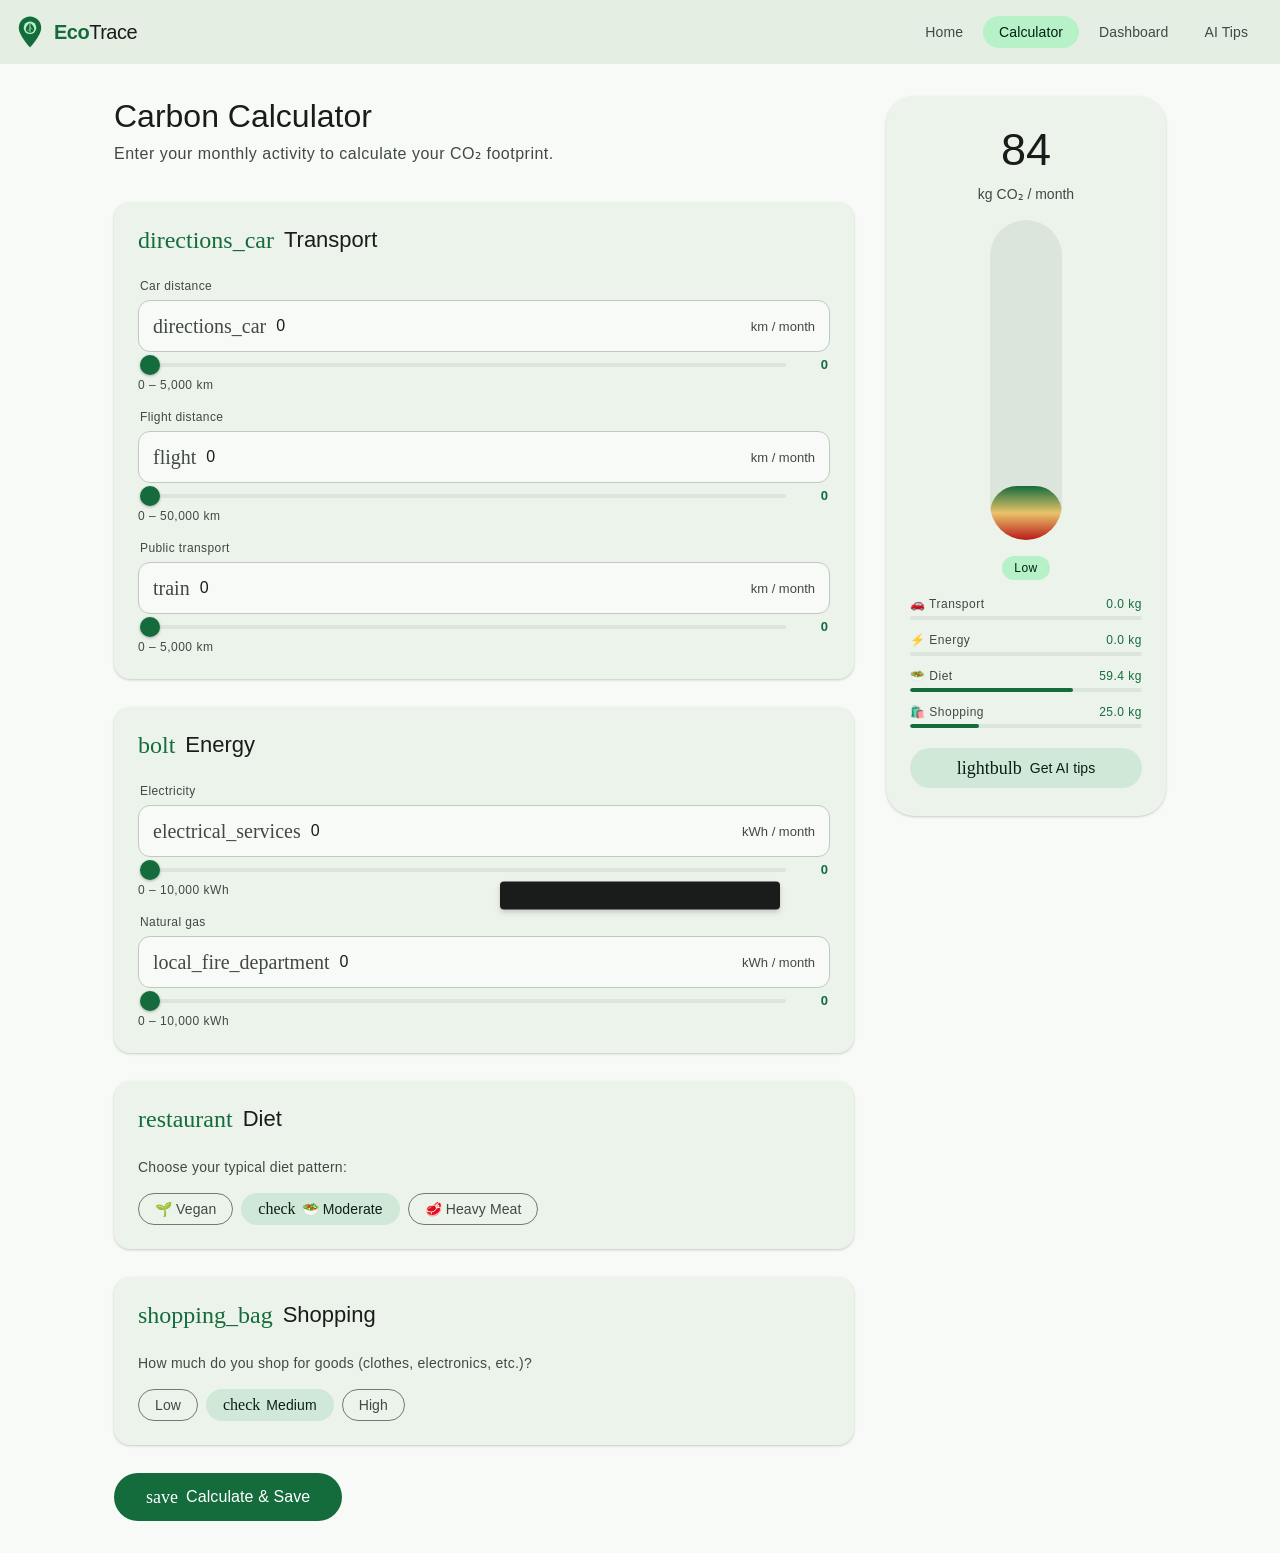
==== calculator.html @ ab5e250a "first commit" ====
<!DOCTYPE html>
<html lang="en">
<head>
  <meta charset="UTF-8">
  <meta name="viewport" content="width=device-width, initial-scale=1.0">
  <title>Carbon Calculator — EcoTrace</title>
  <meta name="description" content="Calculate your monthly carbon footprint from transport, energy, diet, and shopping. See your live CO₂ gauge update in real time.">
  <meta http-equiv="Content-Security-Policy" content="
    default-src 'self';
    script-src 'self' https://cdn.jsdelivr.net https://fonts.googleapis.com;
    style-src 'self' 'unsafe-inline' https://fonts.googleapis.com https://fonts.gstatic.com;
    connect-src https://generativelanguage.googleapis.com;
    font-src https://fonts.gstatic.com;
    img-src 'self' data:;
  ">
  <link rel="stylesheet" href="css/tokens.css">
  <link rel="stylesheet" href="css/components.css">
  <link rel="stylesheet" href="css/pages.css">
</head>
<body>
  <a href="#main" class="skip-link">Skip to main content</a>

  <header class="top-app-bar" role="banner">
    <a href="index.html" class="top-app-bar__brand" aria-label="EcoTrace home">
      <img src="assets/logo.svg" alt="" width="28" height="34" aria-hidden="true">
      <span class="top-app-bar__wordmark">Eco<span>Trace</span></span>
    </a>
    <nav class="top-app-bar__nav" aria-label="Main navigation">
      <a href="index.html">Home</a>
      <a href="calculator.html" class="active" aria-current="page">Calculator</a>
      <a href="dashboard.html">Dashboard</a>
      <a href="tips.html">AI Tips</a>
    </nav>
    <button class="hamburger" aria-label="Open menu" aria-expanded="false">
      <span class="material-symbols-outlined">menu</span>
    </button>
  </header>

  <nav class="bottom-nav" aria-label="Mobile navigation">
    <a href="index.html" class="bottom-nav__item">
      <span class="indicator"><span class="material-symbols-outlined">home</span></span>
      <span>Home</span>
    </a>
    <a href="calculator.html" class="bottom-nav__item active" aria-current="page">
      <span class="indicator"><span class="material-symbols-outlined">calculate</span></span>
      <span>Calculator</span>
    </a>
    <a href="dashboard.html" class="bottom-nav__item">
      <span class="indicator"><span class="material-symbols-outlined">insights</span></span>
      <span>Dashboard</span>
    </a>
    <a href="tips.html" class="bottom-nav__item">
      <span class="indicator"><span class="material-symbols-outlined">eco</span></span>
      <span>AI Tips</span>
    </a>
  </nav>

  <main id="main" class="page-wrap">
    <div class="calculator-layout">

      <!-- Left: Form -->
      <div class="calc-form-col">
        <div style="margin-bottom: 8px;">
          <h1 class="headline-large">Carbon Calculator</h1>
          <p class="body-large" style="color:var(--md-on-surface-variant); margin-top:6px;">
            Enter your monthly activity to calculate your CO₂ footprint.
          </p>
        </div>

        <!-- Transport -->
        <section class="calc-section" aria-labelledby="transport-heading">
          <div class="section-header">
            <span class="material-symbols-outlined" aria-hidden="true">directions_car</span>
            <h2 id="transport-heading">Transport</h2>
          </div>
          <div class="field-group">

            <!-- Car -->
            <div class="field-row">
              <div class="field-wrap">
                <label for="car-km">Car distance</label>
                <div class="input-box">
                  <span class="field-icon material-symbols-outlined" aria-hidden="true">directions_car</span>
                  <input type="number" id="car-km" name="car-km"
                    min="0" max="5000" step="1" value="0"
                    placeholder="0"
                    aria-describedby="car-km-hint">
                  <span class="input-unit">km / month</span>
                </div>
              </div>
              <div class="slider-row" aria-hidden="true">
                <input type="range" id="car-km-slider" min="0" max="2000" step="10" value="0"
                  aria-label="Car distance slider" tabindex="-1">
                <span class="slider-val" id="car-km-val">0</span>
              </div>
              <p id="car-km-hint" class="label-medium" style="color:var(--md-on-surface-variant)">0 – 5,000 km</p>
            </div>

            <!-- Flight -->
            <div class="field-row">
              <div class="field-wrap">
                <label for="flight-km">Flight distance</label>
                <div class="input-box">
                  <span class="field-icon material-symbols-outlined" aria-hidden="true">flight</span>
                  <input type="number" id="flight-km" name="flight-km"
                    min="0" max="50000" step="10" value="0"
                    placeholder="0"
                    aria-describedby="flight-km-hint">
                  <span class="input-unit">km / month</span>
                </div>
              </div>
              <div class="slider-row" aria-hidden="true">
                <input type="range" id="flight-km-slider" min="0" max="10000" step="50" value="0"
                  aria-label="Flight distance slider" tabindex="-1">
                <span class="slider-val" id="flight-km-val">0</span>
              </div>
              <p id="flight-km-hint" class="label-medium" style="color:var(--md-on-surface-variant)">0 – 50,000 km</p>
            </div>

            <!-- Public transport -->
            <div class="field-row">
              <div class="field-wrap">
                <label for="public-km">Public transport</label>
                <div class="input-box">
                  <span class="field-icon material-symbols-outlined" aria-hidden="true">train</span>
                  <input type="number" id="public-km" name="public-km"
                    min="0" max="5000" step="1" value="0"
                    placeholder="0"
                    aria-describedby="public-km-hint">
                  <span class="input-unit">km / month</span>
                </div>
              </div>
              <div class="slider-row" aria-hidden="true">
                <input type="range" id="public-km-slider" min="0" max="1000" step="10" value="0"
                  aria-label="Public transport slider" tabindex="-1">
                <span class="slider-val" id="public-km-val">0</span>
              </div>
              <p id="public-km-hint" class="label-medium" style="color:var(--md-on-surface-variant)">0 – 5,000 km</p>
            </div>

          </div>
        </section>

        <!-- Energy -->
        <section class="calc-section" aria-labelledby="energy-heading">
          <div class="section-header">
            <span class="material-symbols-outlined" aria-hidden="true">bolt</span>
            <h2 id="energy-heading">Energy</h2>
          </div>
          <div class="field-group">

            <div class="field-row">
              <div class="field-wrap">
                <label for="electricity">Electricity</label>
                <div class="input-box">
                  <span class="field-icon material-symbols-outlined" aria-hidden="true">electrical_services</span>
                  <input type="number" id="electricity" name="electricity"
                    min="0" max="10000" step="1" value="0"
                    placeholder="0"
                    aria-describedby="elec-hint">
                  <span class="input-unit">kWh / month</span>
                </div>
              </div>
              <div class="slider-row" aria-hidden="true">
                <input type="range" id="electricity-slider" min="0" max="1000" step="10" value="0"
                  aria-label="Electricity slider" tabindex="-1">
                <span class="slider-val" id="elec-val">0</span>
              </div>
              <p id="elec-hint" class="label-medium" style="color:var(--md-on-surface-variant)">0 – 10,000 kWh</p>
            </div>

            <div class="field-row">
              <div class="field-wrap">
                <label for="gas">Natural gas</label>
                <div class="input-box">
                  <span class="field-icon material-symbols-outlined" aria-hidden="true">local_fire_department</span>
                  <input type="number" id="gas" name="gas"
                    min="0" max="10000" step="1" value="0"
                    placeholder="0"
                    aria-describedby="gas-hint">
                  <span class="input-unit">kWh / month</span>
                </div>
              </div>
              <div class="slider-row" aria-hidden="true">
                <input type="range" id="gas-slider" min="0" max="1000" step="10" value="0"
                  aria-label="Gas slider" tabindex="-1">
                <span class="slider-val" id="gas-val">0</span>
              </div>
              <p id="gas-hint" class="label-medium" style="color:var(--md-on-surface-variant)">0 – 10,000 kWh</p>
            </div>

          </div>
        </section>


        <!-- Diet -->
        <section class="calc-section" aria-labelledby="diet-heading">
          <div class="section-header">
            <span class="material-symbols-outlined" aria-hidden="true">restaurant</span>
            <h2 id="diet-heading">Diet</h2>
          </div>
          <p class="body-medium" style="color:var(--md-on-surface-variant); margin-bottom:16px;">
            Choose your typical diet pattern:
          </p>
          <div class="chip-group" id="diet-chips" role="group" aria-label="Diet type">
            <button class="chip" data-value="VEGAN" role="checkbox" aria-pressed="false" aria-label="Vegan diet">
              <span class="check-icon material-symbols-outlined">check</span>
              🌱 Vegan
            </button>
            <button class="chip selected" data-value="MODERATE_MEAT" role="checkbox" aria-pressed="true" aria-label="Moderate meat diet, currently selected">
              <span class="check-icon material-symbols-outlined">check</span>
              🥗 Moderate
            </button>
            <button class="chip" data-value="HEAVY_MEAT" role="checkbox" aria-pressed="false" aria-label="Heavy meat diet">
              <span class="check-icon material-symbols-outlined">check</span>
              🥩 Heavy Meat
            </button>
          </div>
        </section>

        <!-- Shopping -->
        <section class="calc-section" aria-labelledby="shopping-heading">
          <div class="section-header">
            <span class="material-symbols-outlined" aria-hidden="true">shopping_bag</span>
            <h2 id="shopping-heading">Shopping</h2>
          </div>
          <p class="body-medium" style="color:var(--md-on-surface-variant); margin-bottom:16px;">
            How much do you shop for goods (clothes, electronics, etc.)?
          </p>
          <div class="chip-group" id="shopping-chips" role="group" aria-label="Shopping level">
            <button class="chip" data-value="LOW" role="checkbox" aria-pressed="false" aria-label="Low shopping">
              <span class="check-icon material-symbols-outlined">check</span>
              Low
            </button>
            <button class="chip selected" data-value="MEDIUM" role="checkbox" aria-pressed="true" aria-label="Medium shopping, currently selected">
              <span class="check-icon material-symbols-outlined">check</span>
              Medium
            </button>
            <button class="chip" data-value="HIGH" role="checkbox" aria-pressed="false" aria-label="High shopping">
              <span class="check-icon material-symbols-outlined">check</span>
              High
            </button>
          </div>
        </section>

        <!-- Save button -->
        <button id="save-btn" class="btn btn--filled" style="align-self:flex-start; height:48px; padding:0 32px; font-size:16px;">
          <span class="material-symbols-outlined">save</span>
          Calculate &amp; Save
        </button>

      </div><!-- /form col -->

      <!-- Right: Live Gauge -->
      <aside class="calc-gauge-col" aria-label="Live CO2 gauge">
        <div class="gauge-container">
          <div class="gauge-total" id="gauge-total" aria-live="polite" aria-atomic="true">0</div>
          <div class="gauge-unit">kg CO₂ / month</div>

          <div class="gauge-bar-wrap"
            id="gauge-bar"
            role="img"
            aria-label="CO2 gauge showing 0 kg per month">
            <div class="gauge-bar-fill" id="gauge-fill"></div>
          </div>

          <div id="gauge-badge" class="badge badge--low" aria-live="polite">Low</div>

          <!-- Category breakdown -->
          <div class="breakdown-list" aria-label="Emission breakdown by category">

            <div class="breakdown-item" data-bar="transport">
              <div class="breakdown-label">
                <span>🚗 Transport</span>
                <span class="kg">0 kg</span>
              </div>
              <div class="progress-bar" role="progressbar" aria-label="Transport emissions" aria-valuenow="0">
                <div class="progress-bar__fill"></div>
              </div>
            </div>

            <div class="breakdown-item" data-bar="energy">
              <div class="breakdown-label">
                <span>⚡ Energy</span>
                <span class="kg">0 kg</span>
              </div>
              <div class="progress-bar" role="progressbar" aria-label="Energy emissions" aria-valuenow="0">
                <div class="progress-bar__fill"></div>
              </div>
            </div>

            <div class="breakdown-item" data-bar="diet">
              <div class="breakdown-label">
                <span>🥗 Diet</span>
                <span class="kg">0 kg</span>
              </div>
              <div class="progress-bar" role="progressbar" aria-label="Diet emissions" aria-valuenow="0">
                <div class="progress-bar__fill"></div>
              </div>
            </div>

            <div class="breakdown-item" data-bar="shopping">
              <div class="breakdown-label">
                <span>🛍️ Shopping</span>
                <span class="kg">0 kg</span>
              </div>
              <div class="progress-bar" role="progressbar" aria-label="Shopping emissions" aria-valuenow="0">
                <div class="progress-bar__fill"></div>
              </div>
            </div>

          </div><!-- /breakdown -->

          <!-- Tips link -->
          <a href="tips.html" class="btn btn--tonal" style="width:100%; justify-content:center; margin-top:4px;">
            <span class="material-symbols-outlined">lightbulb</span>
            Get AI tips
          </a>
        </div>
      </aside>

    </div><!-- /layout -->
  </main>

  <!-- Snackbar -->
  <div class="snackbar" id="snackbar" role="status" aria-live="polite">
    <span class="snackbar__msg"></span>
    <button class="snackbar__action" style="display:none"></button>
  </div>

  <script type="module" src="js/ripple.js"></script>
  <script type="module" src="js/calculator.js"></script>
</body>
</html>
---- css/tokens.css ----
/* =============================================================
   EcoTrace — Material Design 3 Token System
   tokens.css
   ============================================================= */

@import url('https://fonts.googleapis.com/css2?family=Plus+Jakarta+Sans:wght@400;500;600;700&family=Roboto:wght@400;500&display=swap');
@import url('https://fonts.googleapis.com/css2?family=Material+Symbols+Outlined:opsz,wght,FILL,GRAD@24,400,0,0');

/* ── Color Tokens ─────────────────────────────────────────── */
:root {
  /* Primary — Green tonal */
  --md-primary:              #146C3C;
  --md-on-primary:           #FFFFFF;
  --md-primary-container:    #B7F1C8;
  --md-on-primary-container: #002111;

  /* Secondary */
  --md-secondary:              #4E6356;
  --md-on-secondary:           #FFFFFF;
  --md-secondary-container:    #D0E8D7;
  --md-on-secondary-container: #0B1F13;

  /* Tertiary */
  --md-tertiary:              #3B6470;
  --md-on-tertiary:           #FFFFFF;
  --md-tertiary-container:    #BEEAF7;
  --md-on-tertiary-container: #001F27;

  /* Error */
  --md-error:              #BA1A1A;
  --md-on-error:           #FFFFFF;
  --md-error-container:    #FFDAD6;
  --md-on-error-container: #410002;

  /* Surface */
  --md-background:       #F8FAF7;
  --md-surface:          #F8FAF7;
  --md-surface-variant:  #DCE5DC;
  --md-on-surface:       #191C1A;
  --md-on-surface-variant: #404943;
  --md-outline:          #707973;
  --md-outline-variant:  #C0C9C0;

  /* Elevation surfaces (tonal) */
  --md-surface-1: #ECF3EB;   /* cards */
  --md-surface-2: #E4EEE3;   /* nav, top app bar */
  --md-surface-3: #DCEADB;   /* modals */

  /* Shadows */
  --md-shadow:   0 1px 3px rgba(0,0,0,.12), 0 1px 2px rgba(0,0,0,.08);
  --md-shadow-2: 0 3px 6px rgba(0,0,0,.12), 0 2px 4px rgba(0,0,0,.08);
  --md-shadow-3: 0 8px 24px rgba(0,0,0,.12), 0 4px 8px rgba(0,0,0,.08);

  /* ── Typography ──────────────────────────────────────────── */
  --font-display: "Plus Jakarta Sans", sans-serif;
  --font-body:    "Roboto", sans-serif;

  /* ── Shape Scale ─────────────────────────────────────────── */
  --shape-none:        0px;
  --shape-extra-small: 4px;
  --shape-small:       8px;
  --shape-medium:      12px;
  --shape-large:       16px;
  --shape-extra-large: 28px;
  --shape-full:        9999px;

  /* ── Motion ──────────────────────────────────────────────── */
  --motion-standard:   cubic-bezier(0.2, 0, 0, 1);
  --motion-decelerate: cubic-bezier(0, 0, 0, 1);
  --motion-accelerate: cubic-bezier(0.3, 0, 1, 1);

  /* ── Gauge custom prop ───────────────────────────────────── */
  --gauge-pct: 0;
}

/* ── Typography utility classes ──────────────────────────── */
.display-large  { font-family: var(--font-display); font-size: 57px; line-height: 64px; letter-spacing: -0.25px; font-weight: 400; }
.display-medium { font-family: var(--font-display); font-size: 45px; line-height: 52px; letter-spacing: 0;       font-weight: 400; }
.headline-large  { font-family: var(--font-display); font-size: 32px; line-height: 40px; letter-spacing: 0;       font-weight: 400; }
.headline-medium { font-family: var(--font-display); font-size: 28px; line-height: 36px; letter-spacing: 0;       font-weight: 400; }
.title-large   { font-family: var(--font-display); font-size: 22px; line-height: 28px; letter-spacing: 0;       font-weight: 400; }
.title-medium  { font-family: var(--font-display); font-size: 16px; line-height: 24px; letter-spacing: 0.15px;  font-weight: 500; }
.body-large    { font-family: var(--font-body);    font-size: 16px; line-height: 24px; letter-spacing: 0.5px;   font-weight: 400; }
.body-medium   { font-family: var(--font-body);    font-size: 14px; line-height: 20px; letter-spacing: 0.25px;  font-weight: 400; }
.label-large   { font-family: var(--font-body);    font-size: 14px; line-height: 20px; letter-spacing: 0.1px;   font-weight: 500; }
.label-medium  { font-family: var(--font-body);    font-size: 12px; line-height: 16px; letter-spacing: 0.5px;   font-weight: 500; }

/* ── Global reset & base ─────────────────────────────────── */
*, *::before, *::after { box-sizing: border-box; margin: 0; padding: 0; }

html {
  scroll-behavior: smooth;
  -webkit-text-size-adjust: 100%;
}

body {
  font-family: var(--font-body);
  background: var(--md-background);
  color: var(--md-on-surface);
  min-height: 100vh;
  line-height: 1.5;
}

/* ── Reduced motion ──────────────────────────────────────── */
@media (prefers-reduced-motion: reduce) {
  *, *::before, *::after {
    animation-duration: 0.01ms !important;
    animation-iteration-count: 1 !important;
    transition-duration: 0.01ms !important;
  }
  html { scroll-behavior: auto; }
}
---- css/components.css ----
/* =============================================================
   EcoTrace — MD3 Components
   components.css
   ============================================================= */

/* ── Skip link ───────────────────────────────────────────── */
.skip-link {
  position: absolute;
  top: -100px;
  left: 16px;
  background: var(--md-primary);
  color: var(--md-on-primary);
  padding: 8px 16px;
  border-radius: var(--shape-small);
  font: 500 14px/20px var(--font-body);
  z-index: 9999;
  transition: top .2s;
  text-decoration: none;
}
.skip-link:focus { top: 16px; }

/* ── Top App Bar ─────────────────────────────────────────── */
.top-app-bar {
  position: fixed;
  top: 0; left: 0; right: 0;
  height: 64px;
  background: var(--md-surface-2);
  display: flex;
  align-items: center;
  padding: 0 16px;
  z-index: 200;
  transition: box-shadow .2s var(--motion-standard);
}
.top-app-bar.elevated { box-shadow: var(--md-shadow-2); }

.top-app-bar__brand {
  display: flex;
  align-items: center;
  gap: 10px;
  text-decoration: none;
  color: var(--md-on-surface);
  flex: 1;
}
.top-app-bar__wordmark {
  font-family: var(--font-display);
  font-size: 20px;
  font-weight: 600;
  letter-spacing: -0.5px;
  color: var(--md-primary);
}
.top-app-bar__wordmark span { color: var(--md-on-surface); font-weight: 400; }

.top-app-bar__nav {
  display: flex;
  align-items: center;
  gap: 4px;
}
.top-app-bar__nav a {
  text-decoration: none;
  color: var(--md-on-surface-variant);
  font: 500 14px/20px var(--font-body);
  padding: 6px 16px;
  border-radius: var(--shape-full);
  transition: background .15s, color .15s;
  letter-spacing: 0.1px;
}
.top-app-bar__nav a:hover { background: var(--md-surface-variant); color: var(--md-on-surface); }
.top-app-bar__nav a.active {
  background: var(--md-primary-container);
  color: var(--md-on-primary-container);
}

.hamburger {
  display: none;
  background: none;
  border: none;
  cursor: pointer;
  padding: 8px;
  color: var(--md-on-surface);
  border-radius: var(--shape-full);
}
.hamburger:hover { background: var(--md-surface-variant); }
.hamburger .material-symbols-outlined { font-size: 24px; }

/* ── Bottom Navigation Bar (mobile) ─────────────────────── */
.bottom-nav {
  display: none;
  position: fixed;
  bottom: 0; left: 0; right: 0;
  height: 80px;
  background: var(--md-surface-2);
  box-shadow: 0 -1px 0 var(--md-outline-variant);
  z-index: 200;
  padding: 0 8px;
  align-items: center;
  justify-content: space-around;
}
.bottom-nav__item {
  display: flex;
  flex-direction: column;
  align-items: center;
  gap: 4px;
  text-decoration: none;
  color: var(--md-on-surface-variant);
  flex: 1;
  padding: 8px 4px;
  font: 500 12px/16px var(--font-body);
  letter-spacing: 0.5px;
  border-radius: var(--shape-medium);
  transition: color .15s;
}
.bottom-nav__item .indicator {
  display: flex;
  align-items: center;
  justify-content: center;
  width: 64px;
  height: 32px;
  border-radius: var(--shape-full);
  transition: background .2s;
}
.bottom-nav__item .material-symbols-outlined { font-size: 22px; }
.bottom-nav__item.active { color: var(--md-on-surface); }
.bottom-nav__item.active .indicator { background: var(--md-secondary-container); }

@media (max-width: 768px) {
  .bottom-nav { display: flex; }
  .top-app-bar__nav { display: none; }
  .hamburger { display: flex; }
}

/* ── Cards ───────────────────────────────────────────────── */
.card {
  background: var(--md-surface-1);
  border-radius: var(--shape-large);
  box-shadow: var(--md-shadow);
  padding: 24px;
  transition: background .2s var(--motion-standard),
              box-shadow .2s var(--motion-standard),
              transform .2s var(--motion-standard);
}
.card:hover {
  background: var(--md-surface-2);
  box-shadow: var(--md-shadow-2);
  transform: translateY(-2px);
}
.card--outlined {
  background: transparent;
  border: 1px solid var(--md-outline-variant);
  box-shadow: none;
}
.card--outlined:hover { background: var(--md-surface-1); }

/* ── Buttons ─────────────────────────────────────────────── */
.btn {
  display: inline-flex;
  align-items: center;
  justify-content: center;
  gap: 8px;
  border: none;
  cursor: pointer;
  font: 500 14px/20px var(--font-body);
  letter-spacing: 0.1px;
  border-radius: var(--shape-full);
  height: 40px;
  padding: 0 24px;
  text-decoration: none;
  position: relative;
  overflow: hidden;
  transition: filter .15s, box-shadow .15s, transform .1s;
  white-space: nowrap;
  outline: none;
  -webkit-tap-highlight-color: transparent;
}
.btn:focus-visible { outline: 2px solid var(--md-primary); outline-offset: 2px; }
.btn:active { transform: scale(0.97); }
.btn .material-symbols-outlined { font-size: 18px; }

.btn--filled {
  background: var(--md-primary);
  color: var(--md-on-primary);
}
.btn--filled:hover { filter: brightness(1.1); box-shadow: var(--md-shadow); }

.btn--outlined {
  background: transparent;
  border: 1px solid var(--md-outline);
  color: var(--md-primary);
}
.btn--outlined:hover { background: color-mix(in srgb, var(--md-primary) 8%, transparent); }

.btn--text {
  background: transparent;
  color: var(--md-primary);
  padding: 0 12px;
}
.btn--text:hover { background: color-mix(in srgb, var(--md-primary) 8%, transparent); }

.btn--tonal {
  background: var(--md-secondary-container);
  color: var(--md-on-secondary-container);
}
.btn--tonal:hover { filter: brightness(1.05); }

/* FAB */
.fab {
  display: inline-flex;
  align-items: center;
  justify-content: center;
  width: 56px;
  height: 56px;
  border-radius: var(--shape-large);
  background: var(--md-primary-container);
  color: var(--md-on-primary-container);
  border: none;
  cursor: pointer;
  box-shadow: var(--md-shadow-2);
  transition: box-shadow .2s, transform .1s;
  position: relative;
  overflow: hidden;
}
.fab:hover { box-shadow: var(--md-shadow-3); transform: scale(1.05); }
.fab .material-symbols-outlined { font-size: 24px; }

/* ── Ripple ──────────────────────────────────────────────── */
.ripple {
  position: absolute;
  border-radius: 50%;
  background: rgba(255,255,255,.35);
  transform: scale(0);
  animation: ripple-anim .5s var(--motion-decelerate) forwards;
  pointer-events: none;
}
@keyframes ripple-anim {
  to { transform: scale(4); opacity: 0; }
}

/* ── Input Fields (label-above, outlined) ────────────────── */
.field-wrap {
  display: flex;
  flex-direction: column;
  gap: 6px;
}
.field-wrap > label {
  font: 500 12px/16px var(--font-body);
  letter-spacing: 0.4px;
  color: var(--md-on-surface-variant);
  padding-left: 2px;
  user-select: none;
}

/* The visible input container */
.input-box {
  display: flex;
  align-items: center;
  gap: 10px;
  height: 52px;
  padding: 0 14px;
  background: var(--md-surface);
  border: 1.5px solid var(--md-outline-variant);
  border-radius: var(--shape-medium);
  transition: border-color .15s, box-shadow .15s, background .15s;
  cursor: text;
}
.input-box:focus-within {
  border-color: var(--md-primary);
  box-shadow: 0 0 0 3px color-mix(in srgb, var(--md-primary) 12%, transparent);
  background: #fff;
}
.input-box .field-icon {
  color: var(--md-on-surface-variant);
  font-size: 20px;
  flex-shrink: 0;
  pointer-events: none;
  transition: color .15s;
}
.input-box:focus-within .field-icon { color: var(--md-primary); }

.input-box input[type="number"],
.input-box input[type="text"] {
  flex: 1;
  min-width: 0;
  border: none;
  background: transparent;
  outline: none;
  font: 400 16px/24px var(--font-body);
  color: var(--md-on-surface);
  -moz-appearance: textfield;
}
.input-box input[type="number"]::-webkit-outer-spin-button,
.input-box input[type="number"]::-webkit-inner-spin-button {
  -webkit-appearance: none;
  margin: 0;
}
/* Trailing unit label inside the box */
.input-box .input-unit {
  font: 400 13px/1 var(--font-body);
  color: var(--md-on-surface-variant);
  white-space: nowrap;
  flex-shrink: 0;
}

/* ── Chips ───────────────────────────────────────────────── */
.chip-group { display: flex; flex-wrap: wrap; gap: 8px; }
.chip {
  display: inline-flex;
  align-items: center;
  gap: 6px;
  height: 32px;
  padding: 0 16px;
  border: 1px solid var(--md-outline);
  border-radius: var(--shape-full);
  font: 500 14px/20px var(--font-body);
  letter-spacing: 0.1px;
  color: var(--md-on-surface-variant);
  cursor: pointer;
  background: transparent;
  transition: background .15s, border-color .15s, color .15s;
  white-space: nowrap;
}
.chip:hover { background: var(--md-surface-variant); }
.chip.selected {
  background: var(--md-secondary-container);
  border-color: transparent;
  color: var(--md-on-secondary-container);
}
.chip .material-symbols-outlined { font-size: 16px; }
.chip .check-icon { display: none; }
.chip.selected .check-icon { display: inline; }

/* ── Sliders ─────────────────────────────────────────────── */
.slider-wrap { position: relative; padding: 4px 0; }
input[type="range"] {
  -webkit-appearance: none;
  width: 100%;
  height: 4px;
  border-radius: var(--shape-full);
  background: var(--md-surface-variant);
  outline: none;
  cursor: pointer;
}
input[type="range"]::-webkit-slider-thumb {
  -webkit-appearance: none;
  width: 20px;
  height: 20px;
  border-radius: 50%;
  background: var(--md-primary);
  border: none;
  box-shadow: 0 1px 3px rgba(0,0,0,.3);
  transition: transform .1s;
}
input[type="range"]:hover::-webkit-slider-thumb { transform: scale(1.15); }
input[type="range"]::-moz-range-thumb {
  width: 20px;
  height: 20px;
  border-radius: 50%;
  background: var(--md-primary);
  border: none;
  cursor: pointer;
}

/* ── Linear Progress ─────────────────────────────────────── */
.progress-bar {
  height: 4px;
  border-radius: var(--shape-full);
  background: var(--md-surface-variant);
  overflow: hidden;
}
.progress-bar__fill {
  height: 100%;
  border-radius: var(--shape-full);
  background: var(--md-primary);
  width: 0%;
  transition: width .6s var(--motion-decelerate);
}

/* ── Snackbar ────────────────────────────────────────────── */
.snackbar {
  position: fixed;
  bottom: 24px;
  left: 50%;
  transform: translateX(-50%) translateY(120%);
  background: var(--md-on-surface);
  color: var(--md-surface);
  border-radius: var(--shape-extra-small);
  padding: 14px 16px;
  font: 400 14px/20px var(--font-body);
  display: flex;
  align-items: center;
  gap: 8px;
  z-index: 1000;
  min-width: 280px;
  max-width: 480px;
  box-shadow: var(--md-shadow-2);
  transition: transform .3s var(--motion-decelerate);
  pointer-events: none;
}
.snackbar.visible {
  transform: translateX(-50%) translateY(0);
  pointer-events: auto;
}
.snackbar__action {
  margin-left: auto;
  background: none;
  border: none;
  color: var(--md-primary-container);
  font: 500 14px/20px var(--font-body);
  cursor: pointer;
  padding: 4px 8px;
  border-radius: var(--shape-small);
  white-space: nowrap;
}
@media (max-width: 768px) {
  .snackbar { bottom: 96px; }
}

/* ── Badges ──────────────────────────────────────────────── */
.badge {
  display: inline-flex;
  align-items: center;
  padding: 4px 12px;
  border-radius: var(--shape-full);
  font: 500 12px/16px var(--font-body);
  letter-spacing: 0.5px;
  gap: 4px;
}
.badge--low {
  background: var(--md-primary-container);
  color: var(--md-on-primary-container);
}
.badge--medium {
  background: #FFF0C2;
  color: #4A3800;
}
.badge--high {
  background: var(--md-error-container);
  color: var(--md-on-error-container);
}

/* ── Skeleton shimmer ────────────────────────────────────── */
@keyframes shimmer {
  0%   { background-position: -400px 0; }
  100% { background-position: 400px 0; }
}
.skeleton {
  background: linear-gradient(90deg,
    var(--md-surface-variant) 25%,
    var(--md-surface-2) 50%,
    var(--md-surface-variant) 75%
  );
  background-size: 800px 100%;
  animation: shimmer 1.4s infinite;
  border-radius: var(--shape-small);
}
.skeleton-card {
  background: var(--md-surface-1);
  border-radius: var(--shape-large);
  padding: 24px;
  box-shadow: var(--md-shadow);
}
.skeleton-line { height: 14px; margin-bottom: 10px; }
.skeleton-line--lg { height: 20px; }
.skeleton-line--sm { height: 10px; width: 60%; }
.skeleton-icon { width: 40px; height: 40px; border-radius: 50%; margin-bottom: 16px; }

/* ── Divider ─────────────────────────────────────────────── */
.divider { height: 1px; background: var(--md-outline-variant); margin: 0; }

/* ── Icon button ─────────────────────────────────────────── */
.icon-btn {
  display: inline-flex;
  align-items: center;
  justify-content: center;
  width: 40px; height: 40px;
  border-radius: var(--shape-full);
  border: none;
  background: transparent;
  color: var(--md-on-surface-variant);
  cursor: pointer;
  transition: background .15s, color .15s;
  position: relative;
  overflow: hidden;
}
.icon-btn:hover { background: var(--md-surface-variant); color: var(--md-on-surface); }
.icon-btn:focus-visible { outline: 2px solid var(--md-primary); outline-offset: 2px; }
.icon-btn.danger:hover { background: var(--md-error-container); color: var(--md-error); }
.icon-btn .material-symbols-outlined { font-size: 20px; }

/* ── Section header ─────────────────────────────────────── */
.section-header {
  display: flex;
  align-items: center;
  gap: 10px;
  margin-bottom: 20px;
  color: var(--md-on-surface);
}
.section-header .material-symbols-outlined {
  font-size: 24px;
  color: var(--md-primary);
}
.section-header h2 {
  font: 400 22px/28px var(--font-display);
}

/* ── Stat block ──────────────────────────────────────────── */
.stat-block {
  display: flex;
  flex-direction: column;
  gap: 4px;
}
.stat-value {
  font: 400 45px/52px var(--font-display);
  color: var(--md-primary);
}
.stat-label {
  font: 400 14px/20px var(--font-body);
  color: var(--md-on-surface-variant);
  letter-spacing: 0.25px;
}

/* ── Focus ring global ──────────────────────────────────── */
:focus-visible {
  outline: 2px solid var(--md-primary);
  outline-offset: 2px;
}
---- css/pages.css ----
/* =============================================================
   EcoTrace — Page-specific Layout Styles
   pages.css
   ============================================================= */

/* ── Shared page wrapper ─────────────────────────────────── */
.page-wrap {
  padding-top: 64px; /* top app bar height */
  min-height: 100vh;
}
@media (max-width: 768px) {
  .page-wrap { padding-bottom: 80px; } /* bottom nav height */
}

/* ─────────────────────────────────────────────────────────── */
/* INDEX — Landing Page                                        */
/* ─────────────────────────────────────────────────────────── */
.hero {
  display: flex;
  flex-direction: column;
  align-items: center;
  text-align: center;
  padding: 80px 24px 64px;
  max-width: 800px;
  margin: 0 auto;
  gap: 24px;
}
.hero__eyebrow {
  display: inline-flex;
  align-items: center;
  gap: 6px;
  background: var(--md-primary-container);
  color: var(--md-on-primary-container);
  padding: 4px 14px;
  border-radius: var(--shape-full);
  font: 500 12px/16px var(--font-body);
  letter-spacing: 0.5px;
}
.hero h1 {
  font: 400 57px/64px var(--font-display);
  letter-spacing: -0.25px;
  color: var(--md-on-surface);
}
.hero h1 em {
  font-style: normal;
  color: var(--md-primary);
}
.hero__sub {
  font: 400 20px/28px var(--font-body);
  color: var(--md-on-surface-variant);
  max-width: 560px;
}
.hero__cta {
  display: flex;
  gap: 12px;
  flex-wrap: wrap;
  justify-content: center;
  margin-top: 8px;
}
.hero__cta .btn { height: 48px; padding: 0 32px; font-size: 16px; }

/* Features section */
.features-section {
  padding: 0 24px 64px;
}
.features-section h2 {
  text-align: center;
  font: 400 32px/40px var(--font-display);
  margin-bottom: 40px;
  color: var(--md-on-surface);
}
.features-grid {
  display: grid;
  grid-template-columns: repeat(3, 1fr);
  gap: 20px;
  max-width: 1000px;
  margin: 0 auto;
}
.feature-card {
  text-align: center;
  padding: 36px 24px;
}
.feature-card__icon {
  width: 64px;
  height: 64px;
  border-radius: var(--shape-large);
  background: var(--md-primary-container);
  display: flex;
  align-items: center;
  justify-content: center;
  margin: 0 auto 20px;
}
.feature-card__icon .material-symbols-outlined {
  font-size: 32px;
  color: var(--md-on-primary-container);
}
.feature-card h3 { font: 500 22px/28px var(--font-display); margin-bottom: 8px; }
.feature-card p  { font: 400 14px/20px var(--font-body); color: var(--md-on-surface-variant); }

/* Stats comparison */
.stats-section {
  background: var(--md-primary);
  color: var(--md-on-primary);
  padding: 64px 24px;
  text-align: center;
}
.stats-section h2 { font: 400 32px/40px var(--font-display); margin-bottom: 40px; }
.stats-grid {
  display: grid;
  grid-template-columns: 1fr auto 1fr;
  gap: 24px;
  max-width: 700px;
  margin: 0 auto;
  align-items: center;
}
.stat-col .num {
  font: 400 57px/64px var(--font-display);
  letter-spacing: -0.25px;
}
.stat-col .lbl { font: 400 16px/24px var(--font-body); opacity: .85; margin-top: 4px; }
.stats-vs {
  font: 700 24px/1 var(--font-display);
  opacity: .6;
  background: rgba(255,255,255,.15);
  border-radius: 50%;
  width: 56px;
  height: 56px;
  display: flex;
  align-items: center;
  justify-content: center;
}

/* Footer */
.site-footer {
  text-align: center;
  padding: 32px 24px;
  color: var(--md-on-surface-variant);
  font: 400 14px/20px var(--font-body);
  border-top: 1px solid var(--md-outline-variant);
}
.site-footer a {
  color: var(--md-primary);
  text-decoration: none;
}
.site-footer a:hover { text-decoration: underline; }

/* ─────────────────────────────────────────────────────────── */
/* CALCULATOR PAGE                                             */
/* ─────────────────────────────────────────────────────────── */
.calculator-layout {
  display: grid;
  grid-template-columns: 1fr 280px;
  gap: 32px;
  max-width: 1100px;
  margin: 0 auto;
  padding: 32px 24px;
  align-items: start;
}
.calc-form-col { display: flex; flex-direction: column; gap: 28px; }
.calc-gauge-col {
  position: sticky;
  top: 80px;
  display: flex;
  flex-direction: column;
  align-items: center;
  gap: 20px;
}

/* Form section card */
.calc-section {
  background: var(--md-surface-1);
  border-radius: var(--shape-large);
  padding: 24px;
  box-shadow: var(--md-shadow);
}
.calc-section .section-header { margin-bottom: 24px; }
.field-group { display: flex; flex-direction: column; gap: 16px; }
.field-row {
  display: flex;
  flex-direction: column;
  gap: 6px;
}
.field-row .slider-row {
  display: flex;
  align-items: center;
  gap: 10px;
  padding: 0 2px;
}
.field-row .slider-row input[type="range"] { flex: 1; }
.slider-val {
  font: 600 13px/1 var(--font-body);
  color: var(--md-primary);
  min-width: 32px;
  text-align: right;
}

/* Gauge */
.gauge-container {
  display: flex;
  flex-direction: column;
  align-items: center;
  gap: 16px;
  background: var(--md-surface-1);
  border-radius: var(--shape-extra-large);
  padding: 28px 24px;
  box-shadow: var(--md-shadow);
  width: 100%;
}
.gauge-total {
  font: 400 45px/52px var(--font-display);
  color: var(--md-on-surface);
  text-align: center;
  transition: color .3s;
}
.gauge-unit { font: 400 14px/20px var(--font-body); color: var(--md-on-surface-variant); text-align: center; margin-top: -8px; }
.gauge-bar-wrap {
  width: 72px;
  height: 320px;
  border-radius: var(--shape-full);
  background: var(--md-surface-variant);
  position: relative;
  overflow: hidden;
  flex-shrink: 0;
}
.gauge-bar-fill {
  position: absolute;
  bottom: 0;
  left: 0;
  right: 0;
  border-radius: var(--shape-full);
  background: linear-gradient(to top,
    var(--md-error) 0%,
    #E9C46A 50%,
    var(--md-primary) 100%
  );
  transition: height .4s var(--motion-decelerate);
  height: 0%;
}

/* Category breakdown */
.breakdown-list { display: flex; flex-direction: column; gap: 12px; width: 100%; }
.breakdown-item { display: flex; flex-direction: column; gap: 4px; }
.breakdown-label {
  display: flex;
  justify-content: space-between;
  font: 500 12px/16px var(--font-body);
  color: var(--md-on-surface-variant);
  letter-spacing: 0.5px;
}
.breakdown-label .kg { color: var(--md-primary); }

/* ─────────────────────────────────────────────────────────── */
/* DASHBOARD PAGE                                              */
/* ─────────────────────────────────────────────────────────── */
.dashboard-wrap { max-width: 1100px; margin: 0 auto; padding: 32px 24px; }
.dashboard-title { margin-bottom: 32px; }

.stats-row {
  display: grid;
  grid-template-columns: repeat(3, 1fr);
  gap: 16px;
  margin-bottom: 32px;
}
.stat-card { text-align: center; }
.stat-card .label { font: 500 12px/16px var(--font-body); letter-spacing: 0.5px; color: var(--md-on-surface-variant); margin-bottom: 8px; text-transform: uppercase; }
.stat-card .value { font: 400 32px/40px var(--font-display); color: var(--md-primary); }
.stat-card .delta { font: 400 14px/20px var(--font-body); margin-top: 4px; }
.delta--up   { color: var(--md-error); }
.delta--down { color: var(--md-primary); }
.delta--neutral { color: var(--md-on-surface-variant); }

.charts-grid {
  display: grid;
  grid-template-columns: 2fr 1fr;
  gap: 20px;
  margin-bottom: 32px;
}
.chart-card {
  background: var(--md-surface-1);
  border-radius: var(--shape-large);
  padding: 24px;
  box-shadow: var(--md-shadow);
}
.chart-card h3 { font: 500 16px/24px var(--font-display); margin-bottom: 16px; color: var(--md-on-surface); }

/* History table */
.history-section { margin-bottom: 32px; }
.history-section h3 { font: 500 22px/28px var(--font-display); margin-bottom: 16px; }
.history-table {
  width: 100%;
  border-collapse: collapse;
  font: 400 14px/20px var(--font-body);
}
.history-table th {
  font: 500 12px/16px var(--font-body);
  letter-spacing: 0.5px;
  text-transform: uppercase;
  color: var(--md-on-surface-variant);
  text-align: left;
  padding: 12px 16px;
  border-bottom: 1px solid var(--md-outline-variant);
}
.history-table td {
  padding: 12px 16px;
  color: var(--md-on-surface);
  vertical-align: middle;
}
.history-table tr:nth-child(even) td { background: var(--md-surface-1); }
.history-table tr:last-child td { border-bottom: none; }

/* Empty state */
.empty-state {
  text-align: center;
  padding: 80px 24px;
  display: flex;
  flex-direction: column;
  align-items: center;
  gap: 16px;
}
.empty-leaf {
  width: 80px;
  height: 80px;
  background: var(--md-primary-container);
  border-radius: 50% 50% 50% 0;
  transform: rotate(-45deg);
  position: relative;
}
.empty-leaf::after {
  content: '';
  position: absolute;
  inset: 16px;
  background: var(--md-background);
  border-radius: 50% 50% 50% 0;
}
.empty-state h3 { font: 400 28px/36px var(--font-display); color: var(--md-on-surface); }
.empty-state p  { font: 400 16px/24px var(--font-body); color: var(--md-on-surface-variant); max-width: 300px; }

/* ─────────────────────────────────────────────────────────── */
/* TIPS PAGE                                                   */
/* ─────────────────────────────────────────────────────────── */
.tips-wrap { max-width: 900px; margin: 0 auto; padding: 32px 24px; }
.tips-header { display: flex; align-items: flex-start; justify-content: space-between; flex-wrap: wrap; gap: 16px; margin-bottom: 32px; }
.tips-header-left { display: flex; flex-direction: column; gap: 12px; }
.gemini-badge {
  display: inline-flex;
  align-items: center;
  gap: 6px;
  border: 1.5px solid var(--md-outline-variant);
  border-radius: var(--shape-full);
  padding: 4px 14px;
  font: 500 12px/16px var(--font-body);
  letter-spacing: 0.5px;
}
.gemini-badge .g-text {
  background: linear-gradient(135deg, #4285F4, #EA4335, #FBBC04, #34A853);
  -webkit-background-clip: text;
  background-clip: text;
  -webkit-text-fill-color: transparent;
}
.tips-grid { display: flex; flex-direction: column; gap: 16px; }
.tip-card { display: flex; flex-direction: column; gap: 12px; }
.tip-card__top { display: flex; align-items: center; gap: 12px; }
.tip-icon {
  width: 44px;
  height: 44px;
  border-radius: var(--shape-medium);
  background: var(--md-secondary-container);
  display: flex;
  align-items: center;
  justify-content: center;
  flex-shrink: 0;
}
.tip-icon .material-symbols-outlined { font-size: 22px; color: var(--md-on-secondary-container); }
.tip-card__title { font: 500 16px/24px var(--font-display); }
.tip-card__body  { font: 400 16px/24px var(--font-body); color: var(--md-on-surface-variant); }
.tip-card__footer { display: flex; justify-content: flex-end; }

/* Error card */
.error-card {
  display: flex;
  flex-direction: column;
  align-items: center;
  gap: 16px;
  padding: 40px;
  text-align: center;
}
.error-card .material-symbols-outlined { font-size: 40px; color: var(--md-error); }
.error-card p { color: var(--md-on-surface-variant); }

/* ─────────────────────────────────────────────────────────── */
/* Responsive                                                  */
/* ─────────────────────────────────────────────────────────── */
@media (max-width: 900px) {
  .charts-grid { grid-template-columns: 1fr; }
  .features-grid { grid-template-columns: 1fr; gap: 16px; }
}
@media (max-width: 768px) {
  .hero h1 { font-size: 36px; line-height: 44px; }
  .hero__sub { font-size: 16px; }
  .calculator-layout { grid-template-columns: 1fr; }
  .calc-gauge-col { position: static; }
  .gauge-bar-wrap { height: 200px; width: 56px; }
  .stats-row { grid-template-columns: 1fr; }
  .stats-grid { grid-template-columns: 1fr; text-align: center; }
  .stats-vs { margin: 0 auto; }
  .stat-col .num { font-size: 36px; }
  .history-table { font-size: 12px; }
  .history-table th, .history-table td { padding: 10px 8px; }
  .tips-header { flex-direction: column; }
}
@media (max-width: 480px) {
  .hero { padding: 48px 16px 40px; }
  .features-section { padding: 0 16px 48px; }
}
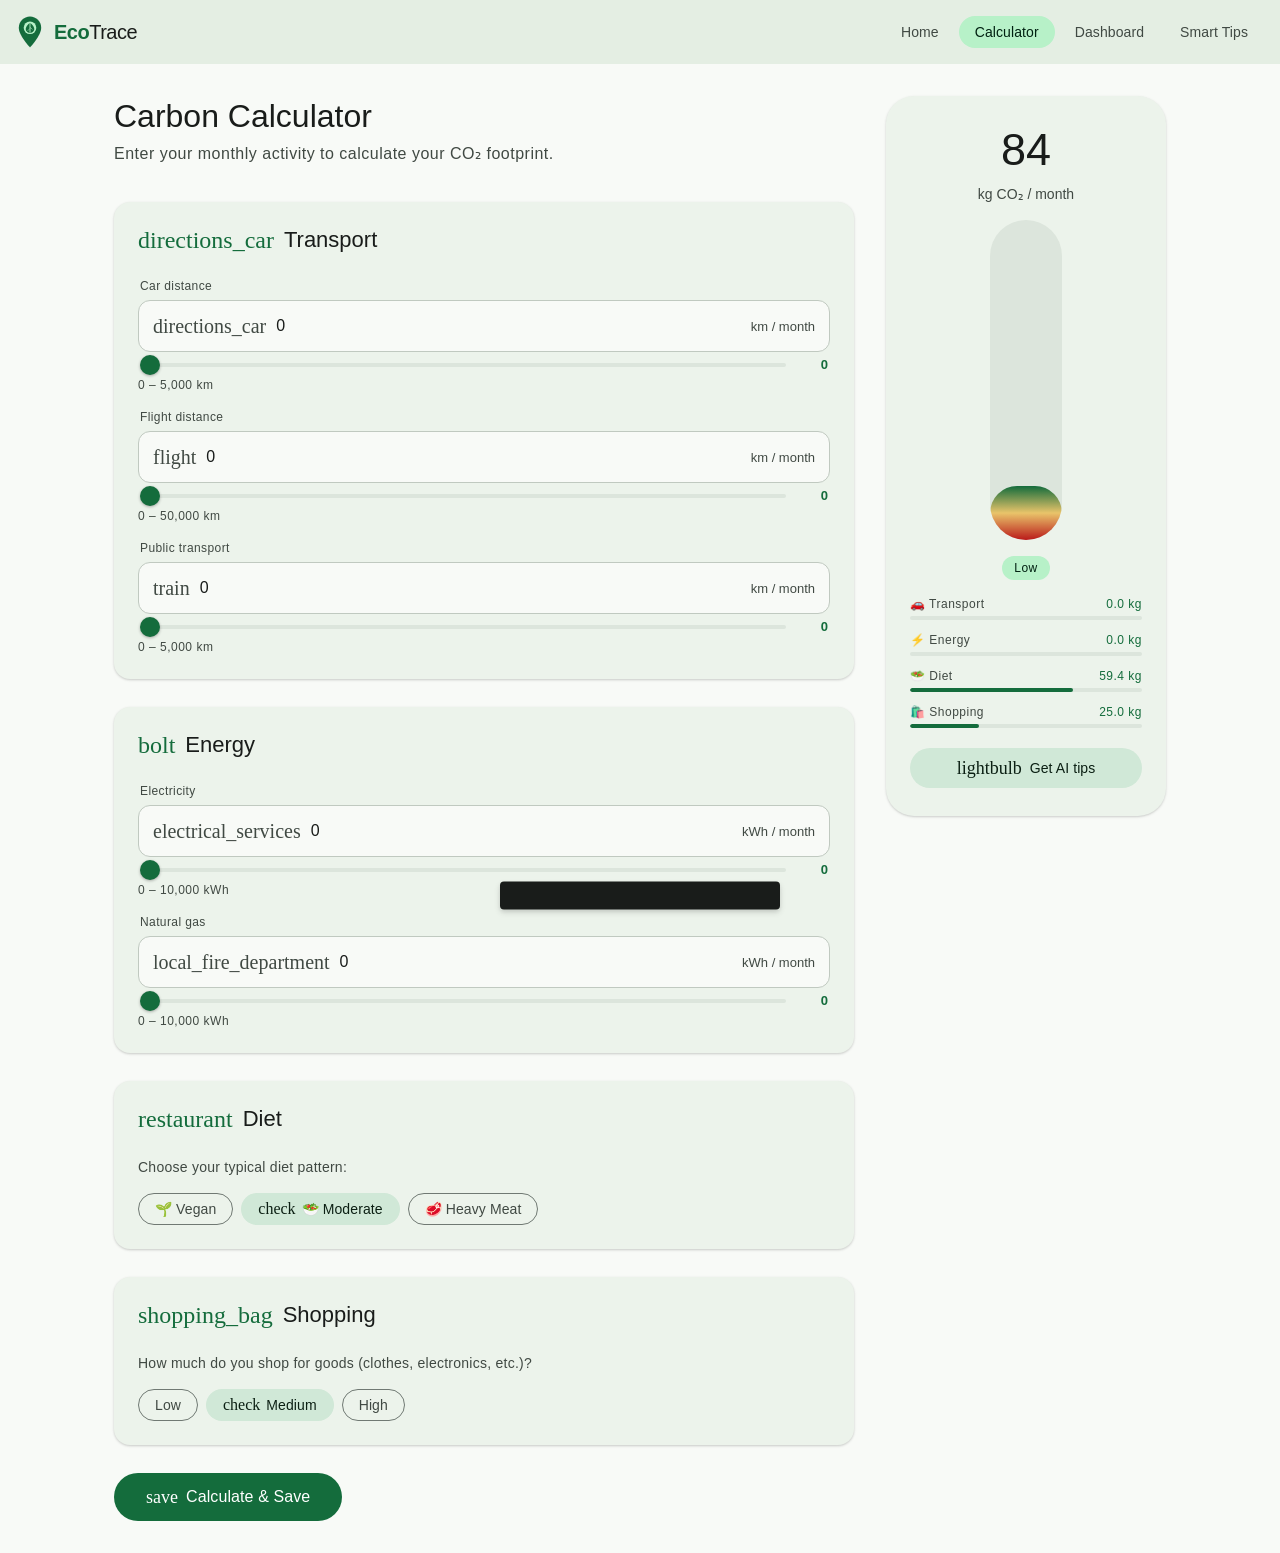
==== commit 5693ddf1: "fix: Code quality, testing, a11y, and problem statement alignment for 100 score" ====
--- a/calculator.html
+++ b/calculator.html
@@ -29,14 +29,14 @@
       <a href="index.html">Home</a>
       <a href="calculator.html" class="active" aria-current="page">Calculator</a>
       <a href="dashboard.html">Dashboard</a>
-      <a href="tips.html">AI Tips</a>
+      <a href="tips.html">Smart Tips</a>
     </nav>
-    <button class="hamburger" aria-label="Open menu" aria-expanded="false">
+    <button class="hamburger" aria-label="Open menu" aria-expanded="false" aria-controls="bottom-nav">
       <span class="material-symbols-outlined">menu</span>
     </button>
   </header>
 
-  <nav class="bottom-nav" aria-label="Mobile navigation">
+  <nav class="bottom-nav" id="bottom-nav" aria-label="Mobile navigation">
     <a href="index.html" class="bottom-nav__item">
       <span class="indicator"><span class="material-symbols-outlined">home</span></span>
       <span>Home</span>
@@ -51,7 +51,7 @@
     </a>
     <a href="tips.html" class="bottom-nav__item">
       <span class="indicator"><span class="material-symbols-outlined">eco</span></span>
-      <span>AI Tips</span>
+      <span>Smart Tips</span>
     </a>
   </nav>
 
